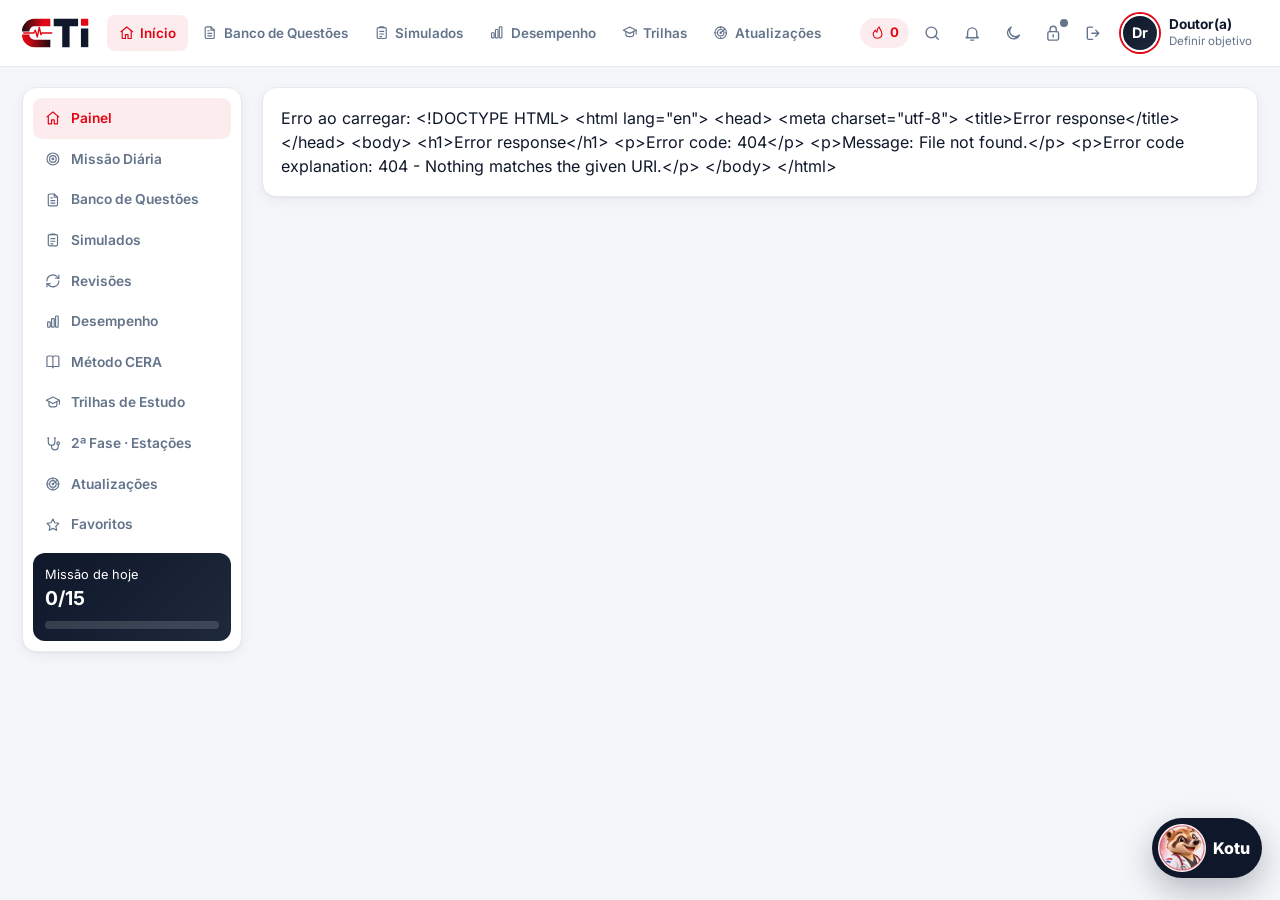
==== static/index.html @ 4cbaa5f2 "feat(simulado): pace selection and comparative history" ====
<!DOCTYPE html>
<html lang="pt-BR">
<head>
<meta charset="UTF-8" />
<meta name="viewport" content="width=device-width, initial-scale=1.0, viewport-fit=cover" />
<title>CTi | Centro de Treinamento Intensivo – Revalida, ENAMED, CONAREM & USMLE</title>
<meta name="description" content="CTi – Centro de Treinamento Intensivo. Questões reais, simulados estratégicos e trilhas personalizadas para os maiores exames médicos.">
<link rel="manifest" href="/static/manifest.json">
<link rel="icon" type="image/png" sizes="32x32" href="/static/img/favicon-32.png">
<link rel="icon" type="image/svg+xml" href="/static/img/icon.svg">
<link rel="apple-touch-icon" href="/static/img/apple-touch-icon.png">
<link rel="preload" href="/static/fonts/inter-latin.woff2" as="font" type="font/woff2" crossorigin>
<meta name="theme-color" content="#0F172A">
<meta name="apple-mobile-web-app-capable" content="yes">
<meta name="apple-mobile-web-app-status-bar-style" content="black-translucent">
<meta name="apple-mobile-web-app-title" content="CTi">
<meta name="mobile-web-app-capable" content="yes">
<link rel="stylesheet" href="/static/app.css?v=31.0.0">
</head>
<body>
<!-- ====== Ícones (traço fino, estilo da identidade) ====== -->
<svg width="0" height="0" style="position:absolute" aria-hidden="true">
  <symbol id="i-home" viewBox="0 0 24 24"><path d="M3 10.5 12 3l9 7.5"/><path d="M5 9.5V21h5v-6h4v6h5V9.5"/></symbol>
  <symbol id="i-banco" viewBox="0 0 24 24"><path d="M14 3H7a2 2 0 0 0-2 2v14a2 2 0 0 0 2 2h10a2 2 0 0 0 2-2V8z"/><path d="M14 3v5h5M9 13h6M9 17h6M9 9h2"/></symbol>
  <symbol id="i-simulado" viewBox="0 0 24 24"><rect x="5" y="4" width="14" height="17" rx="2"/><path d="M9 4V3h6v1M9 10h6M9 14h6M9 18h3"/></symbol>
  <symbol id="i-chart" viewBox="0 0 24 24"><path d="M4 20V10M10 20V4M16 20v-7M22 20H2"/></symbol>
  <symbol id="i-bars" viewBox="0 0 24 24"><rect x="4" y="12" width="4" height="8" rx="1"/><rect x="10" y="7" width="4" height="13" rx="1"/><rect x="16" y="3" width="4" height="17" rx="1"/></symbol>
  <symbol id="i-trilha" viewBox="0 0 24 24"><path d="M12 3 2 8l10 5 10-5z"/><path d="M6 10.5V15c0 1.5 2.7 3 6 3s6-1.5 6-3v-4.5M22 8v6"/></symbol>
  <symbol id="i-rev" viewBox="0 0 24 24"><path d="M3 12a9 9 0 0 1 15.5-6.2L21 8"/><path d="M21 3v5h-5M21 12a9 9 0 0 1-15.5 6.2L3 16"/><path d="M3 21v-5h5"/></symbol>
  <symbol id="i-target" viewBox="0 0 24 24"><circle cx="12" cy="12" r="9"/><circle cx="12" cy="12" r="5"/><circle cx="12" cy="12" r="1.3"/></symbol>
  <symbol id="i-star" viewBox="0 0 24 24"><path d="m12 3 2.8 5.7 6.2.9-4.5 4.4 1.1 6.2L12 17.3 6.4 20.2l1.1-6.2L3 9.6l6.2-.9z"/></symbol>
  <symbol id="i-search" viewBox="0 0 24 24"><circle cx="11" cy="11" r="7"/><path d="m20 20-4-4"/></symbol>
  <symbol id="i-bell" viewBox="0 0 24 24"><path d="M6 16V11a6 6 0 1 1 12 0v5l2 2H4z"/><path d="M10 21h4"/></symbol>
  <symbol id="i-moon" viewBox="0 0 24 24"><path d="M20 14.5A8 8 0 1 1 9.5 4a6.5 6.5 0 0 0 10.5 10.5z"/></symbol>
  <symbol id="i-flame" viewBox="0 0 24 24"><path d="M12 21c-4 0-7-2.7-7-6.5 0-3 2-5 3.5-6.5.3 2 1.3 3 2.5 3.5C11 8 12 5 14.5 3c.3 3 4.5 5.5 4.5 11.5 0 3.8-3 6.5-7 6.5z"/></symbol>
  <symbol id="i-steth" viewBox="0 0 24 24"><path d="M5 3v6a5 5 0 0 0 10 0V3"/><path d="M4 3h2M14 3h2M10 14v2a5 5 0 0 0 10 0v-3"/><circle cx="20" cy="11" r="2"/></symbol>
  <symbol id="i-osce" viewBox="0 0 24 24"><rect x="3" y="4" width="18" height="16" rx="2"/><path d="M7 9h4M7 13h6M7 17h3"/><circle cx="17" cy="10" r="2"/><path d="M14.5 16a2.5 2.5 0 0 1 5 0"/></symbol>
  <symbol id="i-scalpel" viewBox="0 0 24 24"><path d="M3 21 14 10l3 3L8 21z"/><path d="m14 10 5-5a2.1 2.1 0 0 1 3 3l-5 5"/></symbol>
  <symbol id="i-baby" viewBox="0 0 24 24"><circle cx="12" cy="7" r="3.5"/><path d="M6 21v-3a6 6 0 0 1 12 0v3M9 14l-3-2M15 14l3-2"/></symbol>
  <symbol id="i-venus" viewBox="0 0 24 24"><circle cx="12" cy="9" r="5.5"/><path d="M12 14.5V22M8.5 18.5h7"/></symbol>
  <symbol id="i-shield" viewBox="0 0 24 24"><path d="M12 3 4 6v6c0 4.5 3.4 8.2 8 9 4.6-.8 8-4.5 8-9V6z"/><path d="M12 9v6M9 12h6"/></symbol>
  <symbol id="i-map" viewBox="0 0 24 24"><path d="M8 3 5 6l1 4-2 3 2 3 4 1 2 4 3-1 2-4 3-2-1-4-3-1-2-4-4 1z"/></symbol>
  <symbol id="i-doc" viewBox="0 0 24 24"><rect x="5" y="3" width="14" height="18" rx="2"/><path d="M9 8h6M9 12h6M9 16h4"/></symbol>
  <symbol id="i-cap" viewBox="0 0 24 24"><path d="M12 4 2 9l10 5 10-5z"/><path d="M6 11v5c2 2 10 2 12 0v-5"/></symbol>
  <symbol id="i-arrow" viewBox="0 0 24 24"><path d="M5 12h14M13 6l6 6-6 6"/></symbol>
  <symbol id="i-back" viewBox="0 0 24 24"><path d="M19 12H5M11 6l-6 6 6 6"/></symbol>
  <symbol id="i-bulb" viewBox="0 0 24 24"><path d="M9 18h6M10 21h4M12 3a6 6 0 0 0-3.5 10.9c.6.5 1 1.2 1 2.1h5c0-.9.4-1.6 1-2.1A6 6 0 0 0 12 3z"/></symbol>
  <symbol id="i-check" viewBox="0 0 24 24"><path d="m5 12 5 5 9-10"/></symbol>
  <symbol id="i-x" viewBox="0 0 24 24"><path d="M6 6l12 12M18 6 6 18"/></symbol>
  <symbol id="i-clock" viewBox="0 0 24 24"><circle cx="12" cy="12" r="9"/><path d="M12 7v5l3 2"/></symbol>
  <symbol id="i-trophy" viewBox="0 0 24 24"><path d="M8 4h8v5a4 4 0 0 1-8 0zM8 6H4v1a4 4 0 0 0 4 4M16 6h4v1a4 4 0 0 1-4 4M12 13v4M8 21h8M9 17h6v4H9z"/></symbol>
  <symbol id="i-cal" viewBox="0 0 24 24"><rect x="3" y="5" width="18" height="16" rx="2"/><path d="M3 10h18M8 3v4M16 3v4M8 14h2M14 14h2M8 17h2"/></symbol>
  <symbol id="i-gem" viewBox="0 0 24 24"><path d="M6 3h12l4 6-10 12L2 9z"/><path d="M2 9h20M9 3l3 18 3-18"/></symbol>
  <symbol id="i-user" viewBox="0 0 24 24"><circle cx="12" cy="8" r="4"/><path d="M4 21a8 8 0 0 1 16 0"/></symbol>
  <symbol id="i-users" viewBox="0 0 24 24"><circle cx="9" cy="8" r="3"/><path d="M3 20a6 6 0 0 1 12 0M16 5a3 3 0 0 1 0 6M17 14a5 5 0 0 1 4 5"/></symbol>
  <symbol id="i-lock" viewBox="0 0 24 24"><rect x="5" y="10" width="14" height="11" rx="2"/><path d="M8 10V7a4 4 0 0 1 8 0v3M12 14v3"/></symbol>
  <symbol id="i-logout" viewBox="0 0 24 24"><path d="M10 4H5a2 2 0 0 0-2 2v12a2 2 0 0 0 2 2h5"/><path d="M14 8l4 4-4 4M18 12H9"/></symbol>
  <symbol id="i-more" viewBox="0 0 24 24"><circle cx="5" cy="5" r="1.4"/><circle cx="12" cy="5" r="1.4"/><circle cx="19" cy="5" r="1.4"/><circle cx="5" cy="12" r="1.4"/><circle cx="12" cy="12" r="1.4"/><circle cx="19" cy="12" r="1.4"/><circle cx="5" cy="19" r="1.4"/><circle cx="12" cy="19" r="1.4"/><circle cx="19" cy="19" r="1.4"/></symbol>
  <symbol id="i-play" viewBox="0 0 24 24"><circle cx="12" cy="12" r="9"/><path d="m10 8 6 4-6 4z"/></symbol>
  <symbol id="i-plus" viewBox="0 0 24 24"><path d="M12 5v14M5 12h14"/></symbol>
  <symbol id="i-flag" viewBox="0 0 24 24"><path d="M5 21V4M5 4h12l-2 4 2 4H5"/></symbol>
  <symbol id="i-trash" viewBox="0 0 24 24"><path d="M4 7h16M9 7V4h6v3M6 7l1 14h10l1-14"/></symbol>
  <symbol id="i-down" viewBox="0 0 24 24"><path d="M12 4v12M6 11l6 6 6-6M4 20h16"/></symbol>
  <symbol id="i-up" viewBox="0 0 24 24"><path d="M12 20V8M6 13l6-6 6 6M4 4h16"/></symbol>
  <symbol id="i-alert" viewBox="0 0 24 24"><path d="M12 3 2 20h20z"/><path d="M12 10v4M12 17v.5"/></symbol>
  <symbol id="i-pin" viewBox="0 0 24 24"><path d="M12 21s-7-6.2-7-11a7 7 0 0 1 14 0c0 4.8-7 11-7 11z"/><circle cx="12" cy="10" r="2.5"/></symbol>
  <symbol id="i-book" viewBox="0 0 24 24"><path d="M3 5a2 2 0 0 1 2-2h5a2 2 0 0 1 2 2v16a2 2 0 0 0-2-2H3zM21 5a2 2 0 0 0-2-2h-5a2 2 0 0 0-2 2v16a2 2 0 0 1 2-2h7z"/></symbol>
  <symbol id="i-img" viewBox="0 0 24 24"><rect x="3" y="4" width="18" height="16" rx="2"/><circle cx="9" cy="10" r="2"/><path d="m21 16-5-5-9 9"/></symbol>
  <symbol id="i-ai" viewBox="0 0 24 24"><rect x="4" y="7" width="16" height="12" rx="3"/><path d="M12 7V4M9 12v1M15 12v1M9 16h6M2 12v2M22 12v2"/></symbol>
  <symbol id="i-pulse" viewBox="0 0 24 24"><path d="M2 12h5l2-4 3 9 3-12 2 7h5"/></symbol>
  <symbol id="i-radar" viewBox="0 0 24 24"><circle cx="12" cy="12" r="9"/><circle cx="12" cy="12" r="5"/><path d="M12 12 18 7M12 3v2M21 12h-2M12 21v-2M3 12h2"/><circle cx="12" cy="12" r="1"/></symbol>
</svg>

<header class="hdr">
  <div class="hdr-in">
    <a class="brand" id="brandHome" title="CTi – Centro de Treinamento Intensivo">
      <svg class="mark" viewBox="0 0 236 120" role="img" aria-label="CTi">
        <defs>
          <linearGradient id="lgT" x1="0" x2="1"><stop offset="0" style="stop-color:var(--logoDark)"/><stop offset=".75" stop-color="#E10613"/></linearGradient>
          <linearGradient id="lgB" x1="0" x2="1"><stop offset=".15" stop-color="#E10613"/><stop offset="1" style="stop-color:var(--logoDark)"/></linearGradient>
        </defs>
        <path d="M100 10H44A44 44 0 0 0 0 54v1h26v-1a18 18 0 0 1 18-18h56z" fill="url(#lgT)"/>
        <path d="M0 65v1a44 44 0 0 0 44 44h56V84H44a18 18 0 0 1-18-18v-1z" fill="url(#lgB)"/>
        <path d="M6 60h36l5-10 7 24 7-34 6 26 3-6h35" fill="none" stroke="#E10613" stroke-width="5" stroke-linejoin="round" stroke-linecap="round"/>
        <path d="M112 10h86v26h-30v74h-26V36h-30z" fill="currentColor"/>
        <rect x="208" y="44" width="26" height="66" fill="currentColor"/>
        <rect x="208" y="10" width="26" height="24" rx="3" fill="#E10613"/>
      </svg>
      <span class="wm">Centro de<br>Treinamento<br>Intensivo</span>
    </a>
    <nav class="tabs" id="tabs">
      <button data-v="painel" class="on"><svg class="i"><use href="#i-home"/></svg>Início</button>
      <button data-v="missao"><svg class="i"><use href="#i-target"/></svg>Missão Diária</button>
      <button data-v="banco"><svg class="i"><use href="#i-banco"/></svg>Banco de Questões</button>
      <button data-v="simulado"><svg class="i"><use href="#i-simulado"/></svg>Simulados</button>
      <button data-v="desempenho"><svg class="i"><use href="#i-bars"/></svg>Desempenho</button>
      <button data-v="reforco"><svg class="i"><use href="#i-trilha"/></svg>Trilhas</button>
      <button data-v="segunda"><svg class="i"><use href="#i-steth"/></svg>2ª Fase</button>
      <button data-v="atualizacoes"><svg class="i"><use href="#i-radar"/></svg>Atualizações</button>
      <button data-v="erros"><svg class="i"><use href="#i-rev"/></svg>Revisões <span class="badge" id="badgeErros" hidden>0</span></button>
      <button data-v="admin" class="admin-only" hidden><svg class="i"><use href="#i-users"/></svg>Administração</button>
    </nav>
    <div class="hdr-act">
      <div class="streak" id="hdrStreak" title="Dias seguidos com a missão concluída"><svg class="i"><use href="#i-flame"/></svg><span>0</span></div>
      <button class="icon-btn" id="btnBusca" title="Buscar no banco de questões"><svg class="i"><use href="#i-search"/></svg></button>
      <button class="icon-btn" id="btnSino" title="Revisões pendentes"><svg class="i"><use href="#i-bell"/></svg><span class="badge" id="badgeSino" hidden>0</span></button>
      <button class="icon-btn" id="btnTema" title="Tema claro/escuro"><svg class="i"><use href="#i-moon"/></svg></button>
      <button class="icon-btn" id="btnLogout" title="Sair da sessão"><svg class="i"><use href="#i-logout"/></svg></button>
      <button class="perfil" id="btnPerfil" title="Editar perfil"><span class="avatar" id="pfAvatar">Dr</span><span class="pinfo"><b id="pfNome">Doutor(a)</b><small id="pfObj">Definir objetivo</small></span></button>
    </div>
  </div>
</header>

<div class="shell">
<aside class="side" id="side">
  <button data-v="painel" class="on"><svg class="i"><use href="#i-home"/></svg>Painel</button>
  <button data-v="missao"><svg class="i"><use href="#i-target"/></svg>Missão Diária</button>
  <button data-v="banco"><svg class="i"><use href="#i-banco"/></svg>Banco de Questões</button>
  <button data-v="simulado"><svg class="i"><use href="#i-simulado"/></svg>Simulados</button>
  <button data-v="erros"><svg class="i"><use href="#i-rev"/></svg>Revisões <span class="badge" id="badgeSide" hidden>0</span></button>
  <button data-v="desempenho"><svg class="i"><use href="#i-bars"/></svg>Desempenho</button>
  <button data-v="cera"><svg class="i"><use href="#i-book"/></svg>Método CERA</button>
  <button data-v="reforco"><svg class="i"><use href="#i-trilha"/></svg>Trilhas de Estudo</button>
  <button data-v="segunda"><svg class="i"><use href="#i-steth"/></svg>2ª Fase · Estações</button>
  <button data-v="atualizacoes"><svg class="i"><use href="#i-radar"/></svg>Atualizações</button>
  <button data-v="favoritos"><svg class="i"><use href="#i-star"/></svg>Favoritos</button>
  <button data-v="admin" class="admin-only" hidden><svg class="i"><use href="#i-users"/></svg>Administração</button>
  <div class="side-missao"><span>Missão de hoje</span><b id="sideMissao">0/15</b><div class="progress"><i id="sideMissaoBar" style="width:0"></i></div></div>
</aside>

<main>
<!-- ======================= PAINEL ======================= -->
<section class="view on" id="view-painel">
  <div class="mob-only saud"><h2>Olá, <span id="saudNome">Doutor(a)</span> 👋</h2><p>Continue sua preparação</p></div>
  <div class="hero-b">
    <div class="kick">Sua evolução começa aqui</div>
    <h1>Preparação médica<br>de <em>alto nível.</em></h1>
    <p>Questões reais, simulados estratégicos e trilhas personalizadas para você conquistar os maiores exames médicos.</p>
    <div class="feats">
      <div class="feat"><svg class="i"><use href="#i-target"/></svg><div><b>Questões atualizadas</b><span>Bases oficiais</span></div></div>
      <div class="feat"><svg class="i"><use href="#i-bars"/></svg><div><b>Desempenho completo</b><span>Evolução real</span></div></div>
      <div class="feat"><svg class="i"><use href="#i-book"/></svg><div><b>Foco em grandes conquistas</b><span>Revalida • ENAMED • CONAREM • USMLE</span></div></div>
    </div>
    <button class="btn hero-cta" data-go="missao">Começar agora <svg class="i"><use href="#i-arrow"/></svg></button>
    <div class="slogan"><div>Mais prática<br>Mais médicos<br>Mais histórias</div><div>Medicina<br>sem fronteiras</div></div>
  </div>

  <div class="mob-only">
    <button class="cont-card" data-go="missao"><svg class="i" style="width:28px;height:28px"><use href="#i-target"/></svg><div><b>Missão Diária</b><span id="contSub">15 questões inéditas hoje</span></div><span class="go"><svg class="i"><use href="#i-arrow"/></svg></span></button>
    <div class="quick">
      <button data-go="simulado"><svg class="i"><use href="#i-simulado"/></svg>Simulados</button>
      <button data-go="desempenho"><svg class="i"><use href="#i-bars"/></svg>Desempenho</button>
      <button data-go="reforco"><svg class="i"><use href="#i-trilha"/></svg>Trilhas</button>
      <button data-go="erros"><svg class="i"><use href="#i-rev"/></svg>Revisões</button>
    </div>
  </div>

  <div class="pn-grid">
    <div>
      <div class="card">
        <div class="sec-t"><span>Escolha seu foco</span><span>Grandes exames. Uma só plataforma.</span></div>
        <div class="foco" id="pnFoco"></div>
      </div>
      <div class="modos">
        <button class="modo red" data-go="missao"><span class="ib"><svg class="i"><use href="#i-bars"/></svg></span><div><b>Modo Treinamento</b><span>Missão diária personalizada: 15 questões inéditas por dia, com IA tutora em cada resposta.</span></div><span class="go"><svg class="i"><use href="#i-arrow"/></svg></span></button>
        <button class="modo navy" data-go="simulado"><span class="ib"><svg class="i"><use href="#i-simulado"/></svg></span><div><b>Modo Simulado</b><span>Simulados no estilo da prova real, com cronômetro, correção e desempenho.</span></div><span class="go"><svg class="i"><use href="#i-arrow"/></svg></span></button>
      </div>
      <div class="card">
        <div class="sec-t"><span>Filtros rápidos</span></div>
        <div class="filtros">
          <label class="f">Prova<select id="fxExame"></select></label>
          <label class="f">Especialidade<select id="fxArea"></select></label>
          <label class="f">Ano<select id="fxAno"></select></label>
          <button class="btn dark" id="fxBuscar"><svg class="i"><use href="#i-search"/></svg>Buscar</button>
        </div>
      </div>
      <div class="card">
        <div class="sec-t"><span>Questão em destaque</span><span class="row" style="gap:4px"><button class="fav" id="dqFav"><svg class="i"><use href="#i-star"/></svg>Favoritar</button><button class="lnk" id="dqVer"><svg class="i"><use href="#i-doc"/></svg>Ver explicação</button></span></div>
        <div id="pnDestaque"><div class="empty small">Carregando…</div></div>
      </div>
    </div>
    <div>
      <div class="card">
        <div class="sec-t"><span>Minha evolução</span><select id="pnPer" style="padding:5px 8px;font-size:.75rem"><option value="7">Últimos 7 dias</option><option value="30" selected>Últimos 30 dias</option><option value="90">Últimos 90 dias</option><option value="0">Todo o período</option></select></div>
        <div id="pnEvol"></div>
      </div>
      <div class="card">
        <div class="sec-t"><span>Desempenho por especialidade</span><button class="lnk" data-go="desempenho">Ver todas <svg class="i"><use href="#i-arrow"/></svg></button></div>
        <div id="pnEsp"></div>
      </div>
      <div class="card">
        <div class="sec-t"><span>Evolução no tempo</span></div>
        <div id="pnLinha"></div>
      </div>
      <div class="card">
        <div class="sec-t"><span>Metas do mês</span><button class="lnk" id="pnMetasCfg">Configurar metas <svg class="i"><use href="#i-arrow"/></svg></button></div>
        <div class="metas" id="pnMetas"></div>
      </div>
    </div>
  </div>

  <div class="essencia">
    <div class="kick"><span class="red">Nossa</span>&nbsp;essência</div>
    <h2>Mais que uma plataforma.<br><span class="red">Um parceiro na sua jornada médica.</span></h2>
    <p>Conteúdo de qualidade, tecnologia e propósito para formar médicos mais preparados e uma saúde melhor para todos.</p>
  </div>
  <div class="pilares">
    <div class="pilar"><svg class="i"><use href="#i-gem"/></svg><div><b>Conteúdo oficial e atualizado</b><span>Questões das provas oficiais: Revalida, ENAMED, CONAREM e USMLE.</span></div></div>
    <div class="pilar"><svg class="i"><use href="#i-bars"/></svg><div><b>Desempenho real e detalhado</b><span>Acompanhe sua evolução com métricas por área e tema.</span></div></div>
    <div class="pilar"><svg class="i"><use href="#i-user"/></svg><div><b>Trilhas personalizadas de estudo</b><span>Estude com foco, no seu ritmo e para o seu objetivo.</span></div></div>
    <div class="pilar"><svg class="i"><use href="#i-trophy"/></svg><div><b>Foco nos grandes exames médicos</b><span>Revalida, ENAMED, CONAREM, USMLE e mais.</span></div></div>
  </div>
</section>

<!-- ======================= MISSÃO ======================= -->
<section class="view" id="view-missao">
  <div class="banner">
    <div class="kick">Modo treinamento</div>
    <h2>Missão de hoje · <span id="mDataHoje"></span></h2>
    <p>15 questões inéditas por dia, sorteadas das provas oficiais. Nunca repete. Errou? Vai direto para as Revisões.</p>
    <div class="grid g4" style="margin-top:14px">
      <div class="kpi"><span class="small">Progresso hoje</span><b id="mProg">0/15</b></div>
      <div class="kpi"><span class="small">Sequência</span><b id="mStreak">0 dias</b></div>
      <div class="kpi"><span class="small">Questões inéditas restantes</span><b id="mRest">–</b></div>
      <div class="kpi"><span class="small">Revisões de erros para hoje</span><b id="mRev">0</b></div>
    </div>
  </div>

  <div class="card" id="mConfig">
    <h3><svg class="i"><use href="#i-target"/></svg>Como quer treinar hoje?</h3>
    <div class="seg" id="mModo">
      <button data-m="equilibrada" class="on"><b><svg class="i"><use href="#i-bars"/></svg>Equilibrada</b><span class="small muted">Distribuição das provas: 4 Clínica · 3 Cirurgia · 3 Pediatria · 3 GO · 2 Preventiva</span></button>
      <button data-m="fraquezas"><b><svg class="i"><use href="#i-target"/></svg>Foco nas fraquezas</b><span class="small muted">A IA sorteia mais questões das áreas e temas em que você mais erra</span></button>
      <button data-m="area"><b><svg class="i"><use href="#i-steth"/></svg>Por área</b><span class="small muted">Treine só uma área (ex.: só Ginecologia) ou um tema específico</span></button>
    </div>
    <div class="row" style="margin-top:12px">
      <label class="f">Prova de origem<select id="mExame"></select><span class="tiny muted">Se deixar “Todas”, usa automaticamente suas Provas em foco da Trilha.</span></label>
      <label class="f" id="mAreaWrap" hidden>Área<select id="mArea"></select></label>
      <label class="f" id="mTemaWrap" hidden>Tema<select id="mTema"></select></label>
    </div>
    <div class="row" style="margin-top:14px">
      <button class="btn" id="mStart"><svg class="i"><use href="#i-play"/></svg>Iniciar missão de hoje</button>
      <span class="small muted" id="mInfo"></span>
    </div>
  </div>

  <div class="card" id="mDone" hidden>
    <h3><svg class="i"><use href="#i-check"/></svg>Missão de hoje concluída!</h3>
    <div id="mDoneResumo"></div>
    <div class="row" style="margin-top:12px">
      <button class="btn sec" id="mRevisar"><svg class="i"><use href="#i-search"/></svg>Revisar questões de hoje</button>
      <button class="btn" id="mExtra"><svg class="i"><use href="#i-plus"/></svg>Missão extra (+15 inéditas)</button>
      <button class="btn dark" id="mIrErros"><svg class="i"><use href="#i-rev"/></svg>Revisar erros agendados</button>
    </div>
  </div>
</section>

<!-- ======================= SIMULADO ======================= -->
<section class="view" id="view-simulado">
  <div class="banner"><div class="kick">Modo simulado</div><h2>Simulado personalizado</h2>
    <p>Escolha entre <b>Modo Prova</b>, sem IA durante a execução e com tempo real de prova, ou <b>Modo Treino</b>, com correção e IA após cada resposta.</p></div>
  <div class="card sim-setup-card">
    <div class="sim-mode-box">
      <div class="sim-mode-copy"><b>Como você quer simular?</b><span class="small muted">No Modo Prova, o cronômetro começa ao iniciar e a IA fica bloqueada até a entrega.</span></div>
      <label class="f sim-mode-select">Modo<select id="sModo"><option value="prova" selected>Modo Prova · sem IA durante a prova</option><option value="treino">Modo Treino · IA após cada questão</option></select></label>
    </div>
    <div class="row">
      <label class="f">Prova<select id="sExame"></select></label>
      <label class="f">Edição<select id="sEdicao"></select></label>
      <label class="f">Área<select id="sArea"></select></label>
      <label class="f">Tema<select id="sTema"></select></label>
    </div>
    <div class="row" style="margin-top:10px">
      <label class="f">Nº de questões<select id="sN"><option>10</option><option selected>20</option><option>30</option><option>40</option><option>50</option><option>100</option></select></label>
      <label class="f">Ordem<select id="sOrdem"><option value="aleatoria">Aleatória</option><option value="prova">Ordem da prova</option></select></label>
      <label class="f">Incluir<select id="sIncl"><option value="novas">Priorizar não respondidas</option><option value="todas">Todas</option></select></label>
      <label class="f" id="sTempoConfig">Tempo por questão<select id="sTempo"><option value="60">1 min</option><option value="90">1 min 30 s</option><option value="120">2 min</option><option value="150">2 min 30 s</option><option value="180" selected>3 min (padrão)</option><option value="240">4 min</option><option value="300">5 min</option></select></label>
      <div class="sim-time-preview" id="sTempoBox"><span class="tiny muted">Tempo do simulado</span><b id="sTempoInfo">1h 00min</b><span class="tiny muted" id="sTempoSub">3 min por questão</span></div>
    </div>
    <div class="row" style="margin-top:14px"><button class="btn" id="sStart"><svg class="i"><use href="#i-play"/></svg>Iniciar simulado</button><span class="small muted" id="sInfo"></span></div>
  </div>
  <div class="card"><div class="sec-t"><span>Histórico dos simulados</span></div><p class="small muted">Compare acertos e ritmo. Resultados anteriores sem registro de tempo continuam disponíveis.</p><div id="sHist"></div></div>
</section>

<!-- ======================= BANCO ======================= -->
<section class="view" id="view-banco">
  <div class="banner"><div class="kick">Bases oficiais</div><h2>Banco de Questões</h2><p id="bResumo">Revalida INEP, ENAMED, CONAREM (Paraguai) e USMLE Step 2 CK, com gabarito oficial e IA tutora.</p></div>
  <div class="card">
    <div class="row">
      <label class="f">Prova<select id="bExame"></select></label>
      <label class="f">Edição<select id="bEdicao"></select></label>
      <label class="f">Ano<select id="bAno"></select></label>
      <label class="f">Área<select id="bArea"></select></label>
      <label class="f">Tema<select id="bTema"></select></label>
      <label class="f" style="flex:2">Buscar no texto<input type="text" id="bBusca" placeholder="ex.: pré-eclâmpsia, sulfato de magnésio"></label>
    </div>
    <div class="row" style="margin-top:10px">
      <button class="btn" id="bBuscar"><svg class="i"><use href="#i-search"/></svg>Filtrar</button>
      <button class="btn sec" id="bTreinar"><svg class="i"><use href="#i-play"/></svg>Treinar estas questões</button>
      <span class="small muted" id="bInfo"></span>
    </div>
  </div>
  <div id="bLista"></div>
  <div class="row" style="justify-content:center"><button class="btn sec" id="bMais" hidden>Carregar mais</button></div>
</section>

<!-- ======================= FAVORITOS ======================= -->
<section class="view" id="view-favoritos">
  <div class="banner"><div class="kick">Sua seleção</div><h2>Favoritos</h2><p>Questões que você marcou com a estrela para revisar depois.</p></div>
  <div class="card"><div class="row"><button class="btn" id="fvTreinar"><svg class="i"><use href="#i-play"/></svg>Treinar favoritos</button><span class="small muted" id="fvInfo"></span></div></div>
  <div id="fvLista"></div>
</section>

<!-- ======================= ERROS ======================= -->
<section class="view" id="view-erros">
  <div class="banner"><div class="kick">Caderno de erros</div><h2>Revisões</h2>
    <p>Cada erro entra num ciclo de revisão espaçada: <b>D+1 → D+7 → D+30</b>. Acertou nas três revisões? A questão é marcada como <b>dominada</b>. Errou de novo? Volta para D+1.</p></div>
  <div class="card">
    <div class="row">
      <label class="f">Área<select id="eArea"></select></label>
      <label class="f">Tema<select id="eTema"></select></label>
      <label class="f">Mostrar<select id="eFiltro"><option value="hoje">Revisões para hoje</option><option value="todos">Todos os pendentes</option><option value="dominadas">Dominadas</option></select></label>
    </div>
    <div class="row" style="margin-top:12px"><button class="btn" id="eStart"><svg class="i"><use href="#i-rev"/></svg>Revisar selecionados</button><button class="btn sec" id="eFlashStart"><svg class="i"><use href="#i-book"/></svg>Flashcards dos erros</button><span class="small muted" id="eInfo"></span></div>
  </div>
  <div class="grid g3 error-learning-kpis" id="eLearningKpis"></div>
  <div class="card" id="eFlashPanel" hidden></div>
  <div id="eLista"></div>
</section>

<!-- ======================= DESEMPENHO ======================= -->
<section class="view" id="view-desempenho">
  <div class="banner"><div class="kick">Evolução real</div><h2>Desempenho</h2><p>Seu aproveitamento por área, tema e período, com alertas da IA sobre onde focar.</p></div>
  <div class="grid g4" id="dKpis"></div>
  <div class="card" style="margin-top:16px"><h3><svg class="i"><use href="#i-alert"/></svg>Alertas da IA sobre suas áreas</h3><div id="dAlertas"></div></div>
  <div class="grid g2">
    <div class="card"><h3><svg class="i"><use href="#i-bars"/></svg>Acerto por área</h3><div class="chart" id="dAreas"></div></div>
    <div class="card">
      <div class="row" style="justify-content:space-between"><h3><svg class="i"><use href="#i-chart"/></svg>Evolução</h3>
        <div class="row"><select id="dEvArea"></select><select id="dEvPer"><option value="dia">Últimos 14 dias</option><option value="semana">Últimas 8 semanas</option></select></div></div>
      <div class="chart" id="dEvol"></div>
    </div>
  </div>
  <div class="card"><h3><svg class="i"><use href="#i-cal"/></svg>Evolução semanal por área</h3><p class="small muted">Barras = % de acerto em cada uma das últimas 4 semanas (da mais antiga para a mais recente).</p><div class="chart" id="dSemArea"></div></div>
  <div class="card"><h3><svg class="i"><use href="#i-target"/></svg>Temas: do mais fraco ao mais forte</h3><div id="dTemas"></div></div>
  <div class="grid g2 adaptive-study-grid">
    <div class="card"><div class="sec-t"><span>Correção de rota semanal</span><span id="dRouteWeekTag"></span></div><div id="dRouteWeek"></div></div>
    <div class="card"><div class="sec-t"><span>Diagnóstico inicial</span><span class="pill">40 questões</span></div><div id="dDiagnostic"></div></div>
  </div>
  <div class="card"><div class="sec-t"><span>Mapa de prioridade</span><span>frequência × seu desempenho</span></div><p class="small muted">Prioriza o quadrante <b>cai muito e você erra</b>. Quando há Provas em foco, a frequência é calculada dentro delas.</p><div id="dPriorityMap"></div></div>
  <div class="card"><div class="sec-t"><span>Cobertura das provas em foco</span><span>respondidas / disponíveis</span></div><div id="dCoverage"></div></div>
  <div class="card"><h3><svg class="i"><use href="#i-doc"/></svg>Dados</h3><div class="row"><button class="btn sec sm" id="dExport"><svg class="i"><use href="#i-down"/></svg>Exportar progresso (JSON)</button><label class="btn sec sm" style="cursor:pointer"><svg class="i"><use href="#i-up"/></svg>Importar<input type="file" id="dImport" accept=".json" hidden></label><button class="btn sec sm" id="dReset" style="color:var(--bad)"><svg class="i"><use href="#i-trash"/></svg>Zerar progresso</button></div></div>
</section>

<!-- ======================= REFORÇO ======================= -->
<section class="view" id="view-reforco">
  <div class="banner"><div class="kick">Trilhas de estudo</div><h2>Planner e reforço de conteúdo</h2><p>Gerado a partir do seu desempenho: temas mais fracos primeiro, revisões espaçadas dos erros e simulado semanal.</p></div>
  <div class="card">
    <div class="planner-title-row"><h2><svg class="i"><use href="#i-cal"/></svg>Planner de estudos sugerido</h2><span class="planner-live-badge">Rota adaptativa · v31</span></div>
    <p class="muted small planner-intro">Cada atividade abaixo abre diretamente o treino correspondente. Você não precisa voltar ao banco de questões para configurar filtros manualmente.</p>
    <div class="exam-focus-box">
      <div class="exam-focus-head">
        <div><b>Provas em foco</b><span class="small muted">Selecione até 3. O CTI cruza relevância, desempenho e sobreposição de temas para montar uma única rota.</span></div>
        <button class="btn sec sm" id="pFocusEqual" type="button">Equilibrar pesos</button>
      </div>
      <div class="exam-focus-chips" id="pFocusChips"></div>
      <div class="exam-focus-weights" id="pFocusWeights"></div>
      <div class="exam-focus-summary" id="pFocusSummary"></div>
    </div>
    <div id="pFinalMode" class="final-mode-box" hidden></div>
    <div id="pWeeklyReview" class="weekly-route-card" hidden></div>
    <div class="row planner-config-row">
      <label class="f">Data-alvo da rota (opcional)<input type="date" id="pProva"></label>
      <label class="f">Tempo disponível por dia<select id="pHoras"><option value="1">1 hora</option><option value="2" selected>2 horas</option><option value="3">3 horas</option><option value="4">4+ horas</option></select></label>
      <div id="pCountdown" class="kpi" style="flex:1;min-width:160px"></div>
    </div>
    <div class="planner-days" id="pDias"></div>
  </div>
  <div class="card">
    <h2><svg class="i"><use href="#i-book"/></svg>Reforço de conteúdo</h2>
    <p class="muted small">Pontos high-yield, bizus e pegadinhas por tema. Temas em que você está abaixo de 60% aparecem primeiro, marcados em vermelho.</p>
    <div class="row"><label class="f">Área<select id="rArea"></select></label><label class="f" style="flex:2">Buscar<input type="text" id="rBusca" placeholder="ex.: sepse, SUS, pré-natal"></label></div>
  </div>
  <div class="grid g2" id="rTemas"></div>
</section>


<!-- ======================= MÉTODO CERA ======================= -->
<section class="view" id="view-cera" aria-labelledby="ceraPageTitle">
  <div class="banner cera-banner">
    <div class="kick">Aprendizagem ativa</div>
    <h2 id="ceraPageTitle">Método CERA</h2>
    <p>Um método de estudo para qualquer área do conhecimento. Compreenda, recupere da memória, aplique e ajuste o que aprendeu. Nesta plataforma, a prática está integrada aos conteúdos de Medicina do CTI.</p>
  </div>
  <details class="card cera-guide" id="ceraGuide">
    <summary><span>Conheça o método e como utilizá-lo</span><span class="cera-guide-chevron" aria-hidden="true">⌄</span></summary>
    <p>O CERA organiza a aprendizagem ativa em quatro etapas. O objetivo não é simplesmente consumir mais conteúdo, mas verificar o que você consegue explicar e aplicar sem consultar o material.</p>
    <div class="cera-guide-grid">
      <div><b><span class="cera-guide-letter cera-c">C</span> Compreender</b><p>Leia ou assista com atenção e construa uma explicação lógica dos conceitos.</p></div>
      <div><b><span class="cera-guide-letter cera-e">E</span> Evocar</b><p>Feche o material e explique o assunto de memória. Depois confira suas respostas.</p></div>
      <div><b><span class="cera-guide-letter cera-r">R</span> Resolver</b><p>Teste o conhecimento em questões ou problemas. No CTI, utilize o banco médico existente.</p></div>
      <div><b><span class="cera-guide-letter cera-a">A</span> Ajustar</b><p>Corrija lacunas e registre o que precisa ser retomado; o sistema programará novas revisões.</p></div>
    </div>
    <p class="small muted">Na prática: selecione um tema, inicie o ciclo, responda sem consulta e registre sua dificuldade. As revisões serão propostas ao longo dos dias. O método não exige IA para funcionar.</p>
  </details>
  <div id="ctiCeraHub" class="card cera-card" aria-label="Painel do Método CERA"></div>
</section>

<!-- ======================= 2ª FASE ======================= -->
<section class="view" id="view-segunda">
  <div id="f2Lista">
    <div class="f2-subnav"><button id="f2TabEst" class="on"><svg class="i"><use href="#i-steth"/></svg>Estações</button><button id="f2TabDocs"><svg class="i"><use href="#i-doc"/></svg>Documentos escritos</button></div>
    <div id="f2EstacoesPane">
    <div class="banner"><div class="kick">Revalida · 2ª etapa</div><h2>Habilidades Clínicas – estações oficiais</h2>
      <p>As estações que já caíram, montadas a partir dos cadernos e dos <b>checklists oficiais (PEP)</b> publicados pelo INEP. Leia o caso, treine em 10 minutos e depois se avalie item por item, como o avaliador da prova.</p></div>
    <div class="card f2-info">
      <h2><svg class="i"><use href="#i-bulb"/></svg>Como é a 2ª fase</h2>
      <div class="grid g4">
        <div class="kpi"><b>10</b><span class="small muted">estações, 5 por dia, nas 5 grandes áreas</span></div>
        <div class="kpi"><b>10 min</b><span class="small muted">por estação, com paciente simulado</span></div>
        <div class="kpi"><b>0–10</b><span class="small muted">pontos por estação, pelo checklist PEP</span></div>
        <div class="kpi"><b>100</b><span class="small muted">pontos no total; a nota de corte muda a cada edição</span></div>
      </div>
      <p class="small" style="margin:12px 0 0">Roteiro que pontua em quase toda estação: apresentar-se e acolher → anamnese dirigida → pedir o exame físico e os exames certos → verbalizar diagnóstico e conduta completa → orientar sinais de alarme e retorno. Fale em voz alta: o que não é verbalizado não é pontuado.</p>
      <div class="row" style="margin-top:12px">
        <a class="btn sec sm" href="https://www.mundorevalida.com.br/blog/10-estacoes-segunda-fase-revalida-por-area" target="_blank" rel="noopener"><svg class="i"><use href="#i-book"/></svg>Leia: As 10 estações da 2ª fase por área (Mundo Revalida)</a>
        <a class="btn sec sm" href="https://www.gov.br/inep/pt-br/areas-de-atuacao/avaliacao-e-exames-educacionais/revalida/provas-e-gabaritos" target="_blank" rel="noopener"><svg class="i"><use href="#i-doc"/></svg>Provas e PEPs no site do INEP</a>
      </div>
    </div>
    <div class="grid g4" id="f2Kpis"></div>
    <div class="card" id="f2RadarCard"><div class="sec-t"><span>Radar de competências</span><span>2ª fase</span></div><div id="f2Radar"></div></div>
    <div class="card">
      <div class="row">
        <label class="f">Área<select id="f2Area"></select></label>
        <label class="f">Edição<select id="f2Ed"></select></label>
        <label class="f">Situação<select id="f2Sit"><option value="">Todas</option><option value="nao">Não treinadas</option><option value="sim">Já treinadas</option><option value="fraca">Nota abaixo de 7</option></select></label>
        <label class="f">Apresentação clínica<select id="f2Queixa"><option value="">Todas</option><option value="dor_toracica">Dor torácica</option><option value="dispneia">Dispneia</option><option value="febre">Febre</option><option value="dor_abdominal">Dor abdominal</option><option value="neurologico">Cefaleia / neurológico</option><option value="trauma">Trauma</option><option value="sangramento">Sangramento</option><option value="go">Queixa gineco-obstétrica</option><option value="pediatria">Queixa pediátrica</option><option value="saude_mental">Saúde mental</option></select></label>
        <label class="f" style="flex:2">Buscar<input type="text" id="f2Busca" placeholder="ex.: dengue, trauma, pré-natal"></label>
      </div>
      <div class="row" style="margin-top:10px">
        <button class="btn" id="f2Aleat"><svg class="i"><use href="#i-play"/></svg>Estação aleatória</button>
        <span class="small muted" id="f2Cont"></span>
      </div>
    </div>
    <div class="grid g2" id="f2Grid"></div>
    </div>
    <div id="f2DocsPane" hidden>
      <div class="banner"><div class="kick">Revalida · 2ª etapa · escrita</div><h2>Laboratório de documentos clínicos</h2><p>Treine documentos que podem aparecer na estação ou que fazem parte da prática clínica. Há modelos de referência, correção estruturada e distinção clara entre formulário oficial e modelo técnico de treinamento CTI.</p></div>
      <div class="grid g4" id="d2Kpis"></div>
      <div class="card">
        <div class="row" style="justify-content:space-between;align-items:flex-start"><div><h2 style="margin:0 0 4px"><svg class="i"><use href="#i-doc"/></svg>Escolha o documento</h2><p class="small muted" style="margin:0">SOAP e evolução do prontuário têm foco em continuidade assistencial: outro profissional deve entender rapidamente o estado atual, o que já foi feito, o que falta e qual é o próximo passo.</p></div><select id="d2Filtro" style="max-width:220px"><option value="">Todos</option><option value="registro">Registro clínico</option><option value="prescricao">Prescrição</option><option value="comunicacao">Comunicação/encaminhamento</option><option value="oficial">Formulários oficiais</option><option value="alta">Alta/internação</option></select></div>
      </div>
      <div class="doc-grid" id="d2Grid"></div>
      <div id="d2Treino" hidden></div>
    </div>
  </div>
  <div id="f2Est" hidden></div>
</section>


<!-- ======================= ATUALIZAÇÕES ======================= -->
<section class="view" id="view-atualizacoes">
  <div class="banner">
    <div class="kick">Radar médico</div>
    <h2>Atualizações para prova e prática</h2>
    <p>Busca mudanças recentes em diretrizes, protocolos, PCDT, notas técnicas e informações do INEP. O CTi mostra só um resumo curto e leva você à fonte original.</p>
  </div>
  <div class="card">
    <div class="row upd-controls">
      <label class="f">Área / matéria<select id="uArea"></select></label>
      <label class="f">Período<select id="uDias"><option value="30">Últimos 30 dias</option><option value="60">Últimos 60 dias</option><option value="90">Últimos 90 dias</option><option value="120" selected>Últimos 120 dias</option><option value="180">Últimos 180 dias</option><option value="365">Último ano</option></select></label>
      <label class="f">Tipo de fonte<select id="uFonte"><option value="">Todas as fontes verificadas</option><option value="oficial">Somente fontes oficiais</option><option value="verificada">Fontes secundárias verificadas</option></select></label>
    </div>
    <div class="row" style="margin-top:12px">
      <button class="btn" id="uAtualizar"><svg class="i"><use href="#i-radar"/></svg>Atualizar agora</button>
      <span class="small muted" id="uStatus">A busca só é feita quando você abre esta área ou toca em atualizar.</span>
    </div>
    <div class="upd-note" style="margin-top:12px"><b>Atualizações relevantes para prova:</b> mudanças recentes que podem alterar conduta, diretrizes ou respostas em Revalida/ENAMED, sempre priorizando fontes oficiais.</div>
  </div>
  <div id="uLista"><div class="card empty">Abra esta área para buscar as atualizações.</div></div>
  <div class="card" id="uCanais" hidden>
    <div class="sec-t"><span>Canais acompanhados</span><span>atalhos para as fontes</span></div>
    <div class="upd-channels" id="uCanaisLista"></div>
  </div>
</section>

<!-- ======================= ADMINISTRAÇÃO ======================= -->
<section class="view" id="view-admin">
  <div class="card admin-head">
    <div class="row" style="justify-content:space-between">
      <div>
        <div class="sec-t">Administração</div>
        <h2><svg class="i"><use href="#i-users"/></svg>Usuários e acessos</h2>
        <p class="muted small" style="margin:4px 0 0">Gerencie quem pode acessar o CTi e acompanhe as ações administrativas.</p>
      </div>
      <button class="btn sec sm" id="adminRefresh"><svg class="i"><use href="#i-rev"/></svg>Atualizar</button>
    </div>
  </div>

  <div class="card" id="adminSetupCard">
    <div id="adminSetup"></div>
  </div>

  <div id="adminPersistent" hidden>
    <div class="grid g4 admin-kpis" id="adminKpis"></div>

    <div class="card">
      <div class="sec-t"><span>Novo usuário</span><span>senha mínima: 12 caracteres</span></div>
      <form id="adminCreateForm" class="admin-create">
        <label class="f">Usuário<input type="text" id="adminNewUsername" autocomplete="off" maxlength="50" placeholder="ex.: joao.silva" required></label>
        <label class="f">Senha<input type="password" id="adminNewPassword" autocomplete="new-password" minlength="12" maxlength="256" placeholder="senha inicial" required></label>
        <label class="f">Perfil<select id="adminNewRole"><option value="user">Usuário</option><option value="admin">Administrador</option></select></label>
        <div class="row admin-create-actions">
          <button type="button" class="btn sec" id="adminGeneratePassword"><svg class="i"><use href="#i-lock"/></svg>Gerar senha</button>
          <button type="submit" class="btn"><svg class="i"><use href="#i-plus"/></svg>Criar usuário</button>
        </div>
      </form>
      <div class="admin-generated" id="adminGenerated" hidden>
        <span class="small muted">Senha gerada</span>
        <code id="adminGeneratedValue"></code>
        <button class="btn sec sm" type="button" id="adminCopyPassword">Copiar</button>
      </div>
    </div>

    <div class="card">
      <div class="sec-t"><span>Usuários</span><span id="adminUserCount"></span></div>
      <div id="adminUsers" class="admin-users"></div>
    </div>

    <div class="card">
      <div class="sec-t"><span>Atividade administrativa</span><span>eventos recentes</span></div>
      <div id="adminAudit" class="admin-audit"></div>
    </div>
  </div>
</section>

<!-- ======================= QUIZ (compartilhado) ======================= -->
<section class="view" id="view-quiz">
  <div class="card">
    <div class="row" style="justify-content:space-between">
      <div><h3 id="qzTitulo" style="margin:0">Sessão</h3><span class="small muted" id="qzSub"></span></div>
      <div class="row"><span class="pill sim-countdown" id="qzTimer" hidden>Tempo restante · 00:00</span><span class="pill" id="qzRitmo" hidden></span><button class="btn sec sm" id="qzSair" aria-label="Voltar para a tela anterior"><svg class="i"><use href="#i-back"/></svg>Voltar</button></div>
    </div>
    <div class="progress" style="margin-top:10px"><i id="qzBar" style="width:0"></i></div>
    <div class="qgrid" id="qzGrid"></div>
  </div>
  <div class="card" id="qzCard"></div>
</section>
</main>
</div>

<nav class="bnav" id="bnav" aria-label="Navegação">
  <button data-v="painel" class="on"><svg class="i"><use href="#i-home"/></svg>Início</button>
  <button data-v="banco"><svg class="i"><use href="#i-banco"/></svg>Questões</button>
  <button data-v="simulado"><svg class="i"><use href="#i-simulado"/></svg>Simulados</button>
  <button data-v="desempenho"><svg class="i"><use href="#i-bars"/></svg>Desempenho</button>
  <button data-v="mais" id="bnMais"><svg class="i"><use href="#i-more"/></svg>Mais<span class="badge" id="badgeMais" hidden>0</span></button>
</nav>
<div class="sheet" id="sheet"><div>
  <button class="it" data-go="missao"><svg class="i"><use href="#i-target"/></svg>Missão Diária</button>
  <button class="it" data-go="erros"><svg class="i"><use href="#i-rev"/></svg>Revisões (Caderno de Erros)</button>
  <button class="it" data-go="cera"><svg class="i"><use href="#i-book"/></svg>Método CERA · Aprendizagem Ativa</button>
  <button class="it" data-go="reforco"><svg class="i"><use href="#i-trilha"/></svg>Trilhas de Estudo</button>
  <button class="it" data-go="segunda"><svg class="i"><use href="#i-steth"/></svg>2ª Fase · Estações</button>
  <button class="it" data-go="atualizacoes"><svg class="i"><use href="#i-radar"/></svg>Atualizações médicas</button>
  <button class="it" data-go="favoritos"><svg class="i"><use href="#i-star"/></svg>Favoritos</button>
  <button class="it admin-only" data-go="admin" hidden><svg class="i"><use href="#i-users"/></svg>Administração</button>
  <button class="it" id="shPerfil"><svg class="i"><use href="#i-user"/></svg>Meu perfil</button>
  <button class="it" id="shTema"><svg class="i"><use href="#i-moon"/></svg>Tema claro/escuro</button>
  <button class="it" data-pwa-install type="button"><svg class="i"><use href="#i-doc"/></svg>Instalar CTI no dispositivo</button>
  <button class="it" id="shLogout"><svg class="i"><use href="#i-logout"/></svg>Sair da sessão</button>
</div></div>
<dialog class="admin-dialog" id="adminPwdDialog">
  <form method="dialog" id="adminPwdForm">
    <div class="sec-t">Redefinir senha</div>
    <h3 id="adminPwdTitle">Nova senha</h3>
    <label class="f">Nova senha<input type="password" id="adminPwdValue" minlength="12" maxlength="256" autocomplete="new-password" required></label>
    <div class="row" style="justify-content:flex-end;margin-top:16px">
      <button class="btn sec" value="cancel" type="button" id="adminPwdCancel">Cancelar</button>
      <button class="btn" value="default" type="submit">Salvar nova senha</button>
    </div>
  </form>
</dialog>
<div class="toast" id="toast"></div>

<script src="/static/pwa.js?v=1" defer></script>
<script src="/static/app.js?v=31.1.0" defer></script>
</body>
</html>
---- static/app.css ----
/* CTI v32 loader — preserva v31 e adiciona MB32 */
@import url('/static/cti-app-v31.css?v=31.0.0');
@import url('/static/mb32.css?v=32.0.0');

@import url('/static/kotu.css?v=32.1.0');

@import url('/static/mb33.css?v=33.0.0');

@import url('/static/sync.css?v=1.0.0');

@import url('/static/cera.css?v=1.0.0');
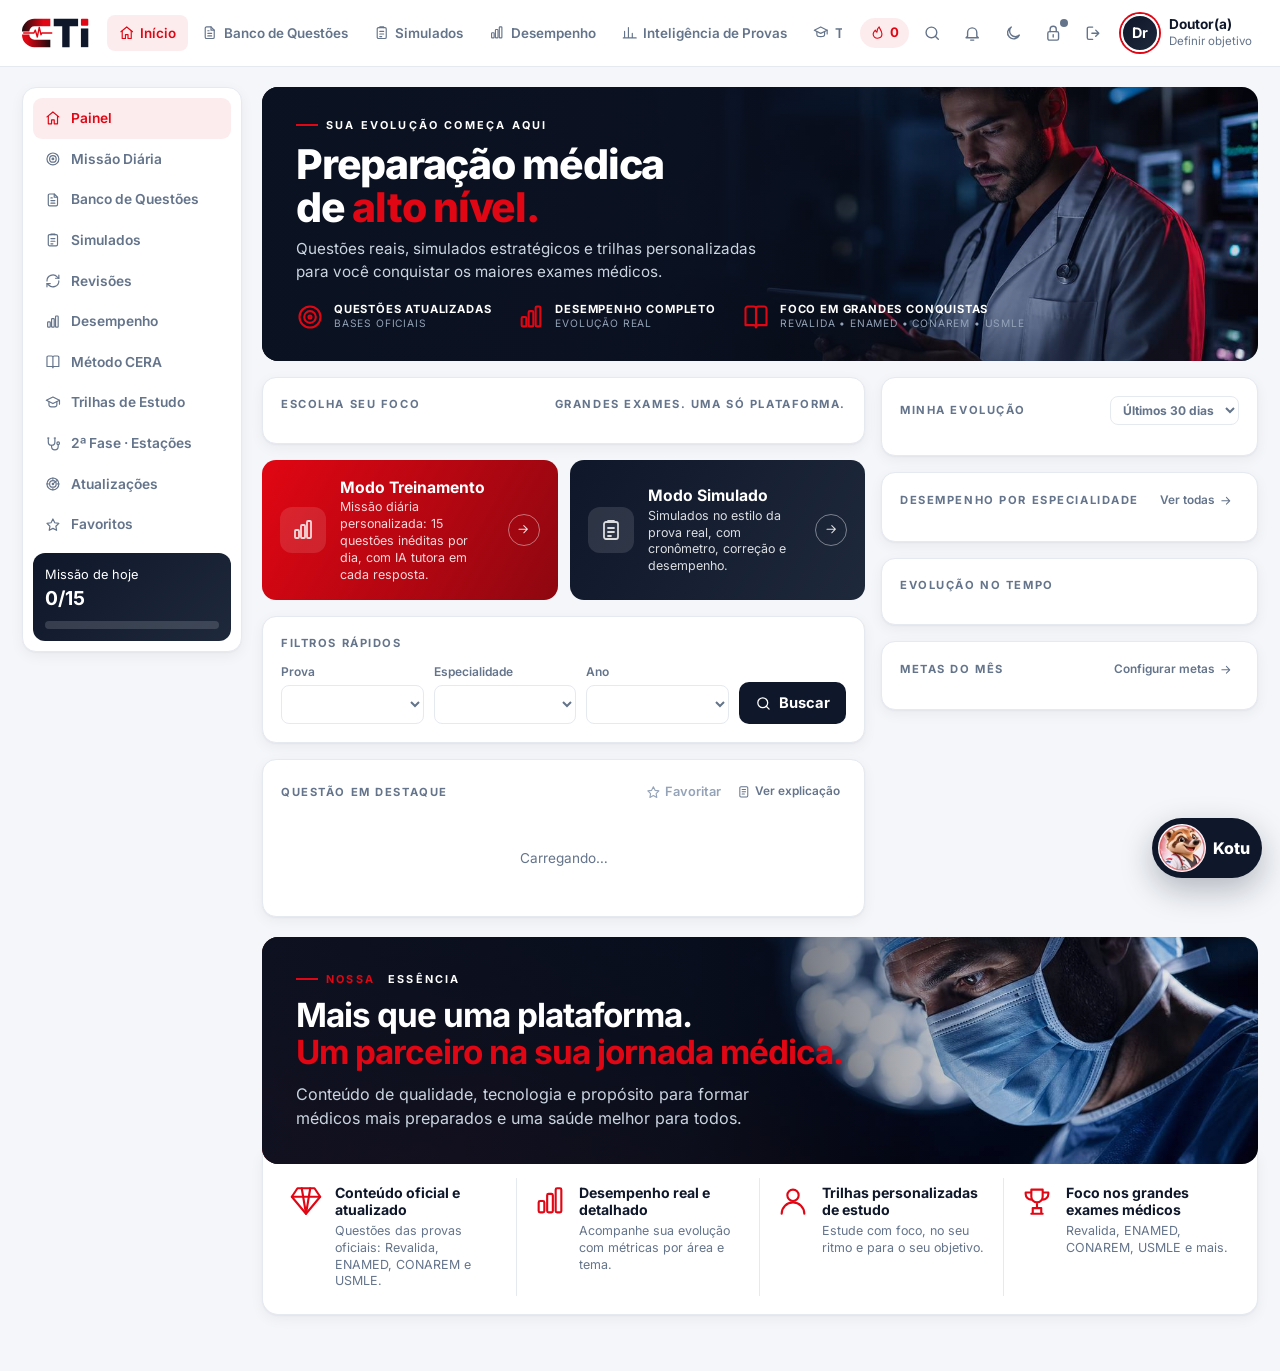
==== commit ec27c69c: "feat(intelligence): standalone navigation page without altering existing sections" ====
--- a/static/index.html
+++ b/static/index.html
@@ -94,6 +94,7 @@
       <button data-v="banco"><svg class="i"><use href="#i-banco"/></svg>Banco de Questões</button>
       <button data-v="simulado"><svg class="i"><use href="#i-simulado"/></svg>Simulados</button>
       <button data-v="desempenho"><svg class="i"><use href="#i-bars"/></svg>Desempenho</button>
+  <button data-v="inteligencia"><svg class="i"><use href="#i-chart"/></svg>Inteligência de Provas</button>
       <button data-v="reforco"><svg class="i"><use href="#i-trilha"/></svg>Trilhas</button>
       <button data-v="segunda"><svg class="i"><use href="#i-steth"/></svg>2ª Fase</button>
       <button data-v="atualizacoes"><svg class="i"><use href="#i-radar"/></svg>Atualizações</button>
@@ -150,6 +151,7 @@
     <div class="quick">
       <button data-go="simulado"><svg class="i"><use href="#i-simulado"/></svg>Simulados</button>
       <button data-go="desempenho"><svg class="i"><use href="#i-bars"/></svg>Desempenho</button>
+      <button data-go="inteligencia"><svg class="i"><use href="#i-chart"/></svg>Inteligência de Provas</button>
       <button data-go="reforco"><svg class="i"><use href="#i-trilha"/></svg>Trilhas</button>
       <button data-go="erros"><svg class="i"><use href="#i-rev"/></svg>Revisões</button>
     </div>
@@ -274,12 +276,10 @@
       <label class="f">Nº de questões<select id="sN"><option>10</option><option selected>20</option><option>30</option><option>40</option><option>50</option><option>100</option></select></label>
       <label class="f">Ordem<select id="sOrdem"><option value="aleatoria">Aleatória</option><option value="prova">Ordem da prova</option></select></label>
       <label class="f">Incluir<select id="sIncl"><option value="novas">Priorizar não respondidas</option><option value="todas">Todas</option></select></label>
-      <label class="f" id="sTempoConfig">Tempo por questão<select id="sTempo"><option value="60">1 min</option><option value="90">1 min 30 s</option><option value="120">2 min</option><option value="150">2 min 30 s</option><option value="180" selected>3 min (padrão)</option><option value="240">4 min</option><option value="300">5 min</option></select></label>
       <div class="sim-time-preview" id="sTempoBox"><span class="tiny muted">Tempo do simulado</span><b id="sTempoInfo">1h 00min</b><span class="tiny muted" id="sTempoSub">3 min por questão</span></div>
     </div>
     <div class="row" style="margin-top:14px"><button class="btn" id="sStart"><svg class="i"><use href="#i-play"/></svg>Iniciar simulado</button><span class="small muted" id="sInfo"></span></div>
   </div>
-  <div class="card"><div class="sec-t"><span>Histórico dos simulados</span></div><p class="small muted">Compare acertos e ritmo. Resultados anteriores sem registro de tempo continuam disponíveis.</p><div id="sHist"></div></div>
 </section>
 
 <!-- ======================= BANCO ======================= -->
@@ -326,6 +326,12 @@
   <div class="grid g3 error-learning-kpis" id="eLearningKpis"></div>
   <div class="card" id="eFlashPanel" hidden></div>
   <div id="eLista"></div>
+</section>
+
+<!-- ======================= INTELIGÊNCIA DE PROVAS ======================= -->
+<section class="view" id="view-inteligencia">
+  <div class="banner"><div class="kick">Análise histórica e orientação individual</div><h2>Inteligência de Provas</h2><p>Entenda o perfil do exame e transforme evidências de desempenho em escolhas de estudo. Dados históricos não garantem o que será cobrado.</p></div>
+  <div id="ctiInteligenciaHub" aria-live="polite"><div class="card"><p class="small muted">Carregando indicadores do acervo…</p></div></div>
 </section>
 
 <!-- ======================= DESEMPENHO ======================= -->
@@ -539,7 +545,7 @@
   <div class="card">
     <div class="row" style="justify-content:space-between">
       <div><h3 id="qzTitulo" style="margin:0">Sessão</h3><span class="small muted" id="qzSub"></span></div>
-      <div class="row"><span class="pill sim-countdown" id="qzTimer" hidden>Tempo restante · 00:00</span><span class="pill" id="qzRitmo" hidden></span><button class="btn sec sm" id="qzSair" aria-label="Voltar para a tela anterior"><svg class="i"><use href="#i-back"/></svg>Voltar</button></div>
+      <div class="row"><span class="pill sim-countdown" id="qzTimer" hidden>Tempo restante · 00:00</span><button class="btn sec sm" id="qzSair" aria-label="Voltar para a tela anterior"><svg class="i"><use href="#i-back"/></svg>Voltar</button></div>
     </div>
     <div class="progress" style="margin-top:10px"><i id="qzBar" style="width:0"></i></div>
     <div class="qgrid" id="qzGrid"></div>
@@ -560,6 +566,7 @@
   <button class="it" data-go="missao"><svg class="i"><use href="#i-target"/></svg>Missão Diária</button>
   <button class="it" data-go="erros"><svg class="i"><use href="#i-rev"/></svg>Revisões (Caderno de Erros)</button>
   <button class="it" data-go="cera"><svg class="i"><use href="#i-book"/></svg>Método CERA · Aprendizagem Ativa</button>
+  <button class="it" data-go="inteligencia"><svg class="i"><use href="#i-chart"/></svg>Inteligência de Provas</button>
   <button class="it" data-go="reforco"><svg class="i"><use href="#i-trilha"/></svg>Trilhas de Estudo</button>
   <button class="it" data-go="segunda"><svg class="i"><use href="#i-steth"/></svg>2ª Fase · Estações</button>
   <button class="it" data-go="atualizacoes"><svg class="i"><use href="#i-radar"/></svg>Atualizações médicas</button>
@@ -584,6 +591,6 @@
 <div class="toast" id="toast"></div>
 
 <script src="/static/pwa.js?v=1" defer></script>
-<script src="/static/app.js?v=31.1.0" defer></script>
+<script src="/static/app.js?v=31.0.3" defer></script>
 </body>
 </html>
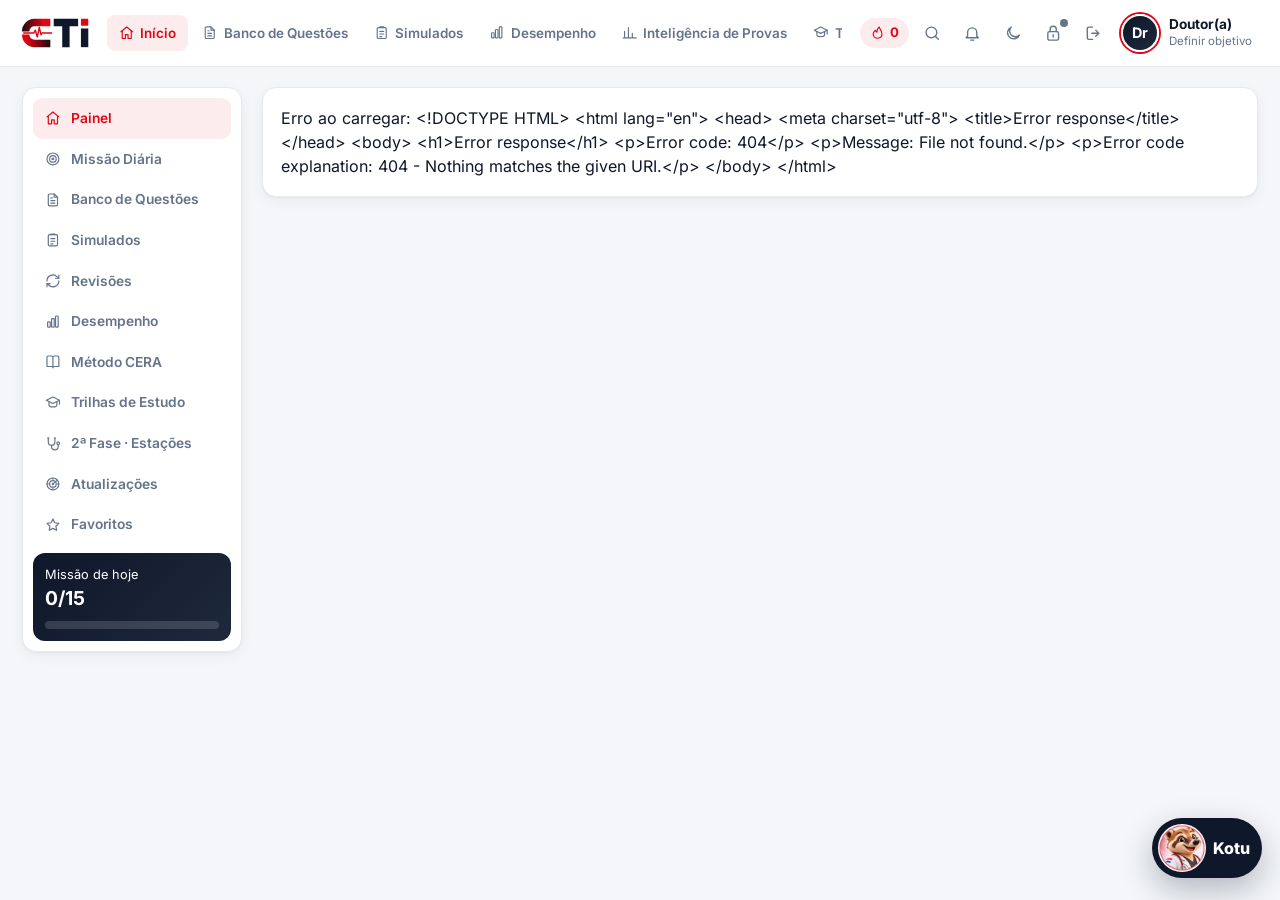
==== commit 1b4b7a29: "chore(intelligence): refresh module loader version" ====
--- a/static/index.html
+++ b/static/index.html
@@ -591,6 +591,6 @@
 <div class="toast" id="toast"></div>
 
 <script src="/static/pwa.js?v=1" defer></script>
-<script src="/static/app.js?v=31.0.3" defer></script>
+<script src="/static/app.js?v=31.0.4" defer></script>
 </body>
 </html>
--- a/static/app.css
+++ b/static/app.css
@@ -9,3 +9,4 @@
 @import url('/static/sync.css?v=1.0.0');
 
 @import url('/static/cera.css?v=1.0.0');
+@import url('/static/inteligencia.css?v=1.0.0');
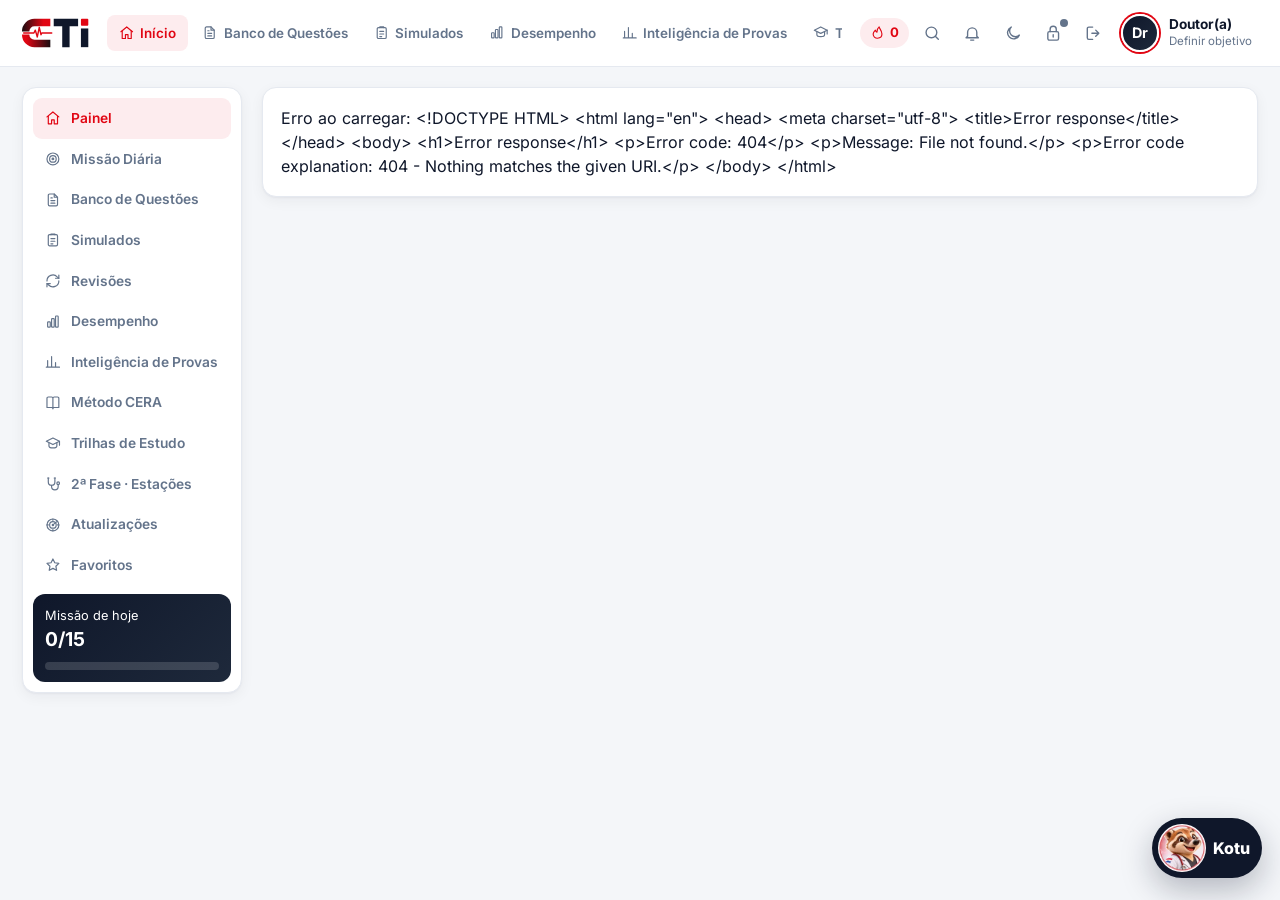
==== commit f2ee68d2: "fix(navigation): expose Inteligência de Provas in desktop sidebar and top bar tooltip" ====
--- a/static/index.html
+++ b/static/index.html
@@ -94,7 +94,7 @@
       <button data-v="banco"><svg class="i"><use href="#i-banco"/></svg>Banco de Questões</button>
       <button data-v="simulado"><svg class="i"><use href="#i-simulado"/></svg>Simulados</button>
       <button data-v="desempenho"><svg class="i"><use href="#i-bars"/></svg>Desempenho</button>
-  <button data-v="inteligencia"><svg class="i"><use href="#i-chart"/></svg>Inteligência de Provas</button>
+      <button data-v="inteligencia" title="Inteligência de Provas" aria-label="Inteligência de Provas"><svg class="i"><use href="#i-chart"/></svg>Inteligência de Provas</button>
       <button data-v="reforco"><svg class="i"><use href="#i-trilha"/></svg>Trilhas</button>
       <button data-v="segunda"><svg class="i"><use href="#i-steth"/></svg>2ª Fase</button>
       <button data-v="atualizacoes"><svg class="i"><use href="#i-radar"/></svg>Atualizações</button>
@@ -120,6 +120,7 @@
   <button data-v="simulado"><svg class="i"><use href="#i-simulado"/></svg>Simulados</button>
   <button data-v="erros"><svg class="i"><use href="#i-rev"/></svg>Revisões <span class="badge" id="badgeSide" hidden>0</span></button>
   <button data-v="desempenho"><svg class="i"><use href="#i-bars"/></svg>Desempenho</button>
+  <button data-v="inteligencia" title="Inteligência de Provas"><svg class="i"><use href="#i-chart"/></svg>Inteligência de Provas</button>
   <button data-v="cera"><svg class="i"><use href="#i-book"/></svg>Método CERA</button>
   <button data-v="reforco"><svg class="i"><use href="#i-trilha"/></svg>Trilhas de Estudo</button>
   <button data-v="segunda"><svg class="i"><use href="#i-steth"/></svg>2ª Fase · Estações</button>
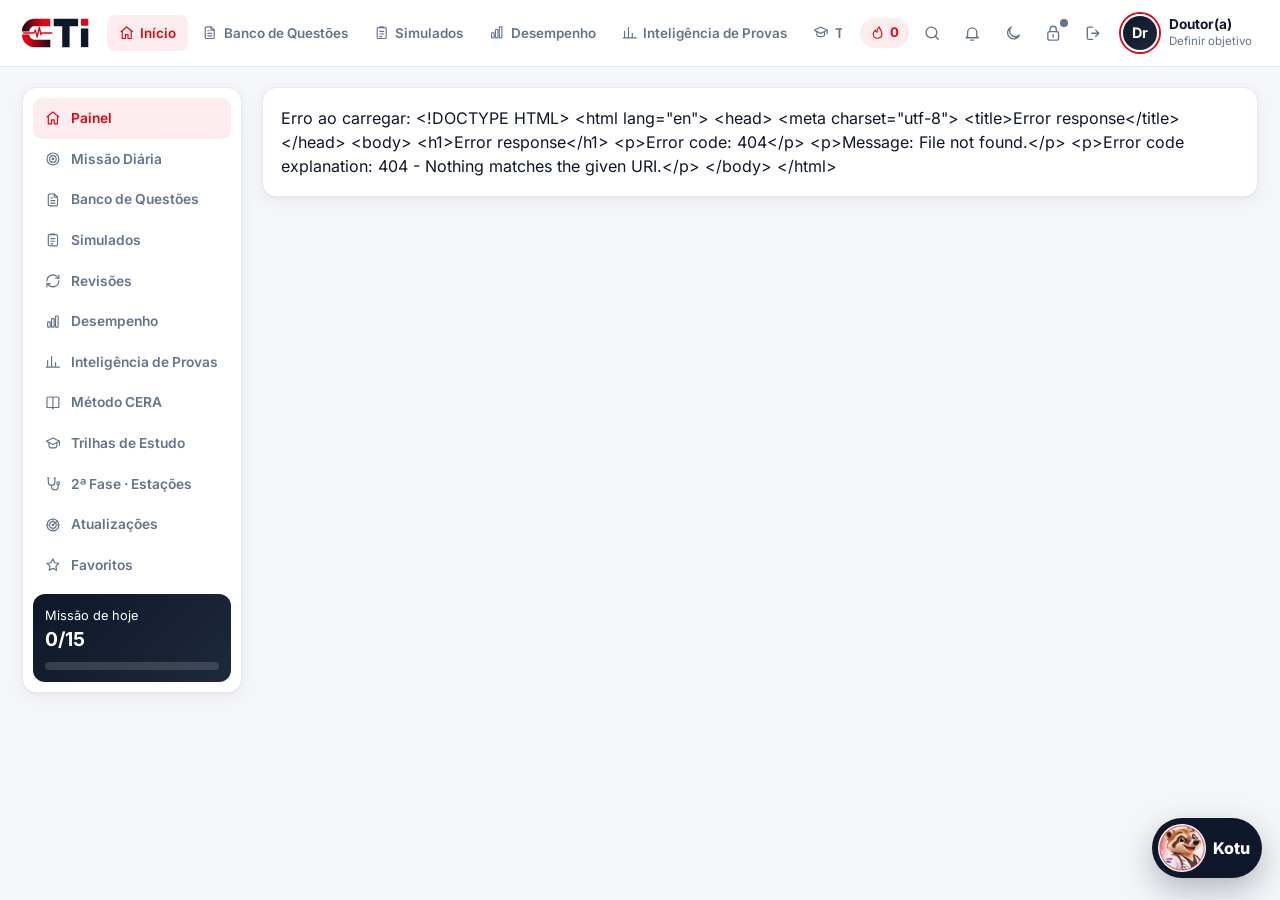
==== commit 37c435f2: "chore(ai): refresh tutor UI script version" ====
--- a/static/index.html
+++ b/static/index.html
@@ -592,6 +592,6 @@
 <div class="toast" id="toast"></div>
 
 <script src="/static/pwa.js?v=1" defer></script>
-<script src="/static/app.js?v=31.0.4" defer></script>
+<script src="/static/app.js?v=31.0.5" defer></script>
 </body>
 </html>
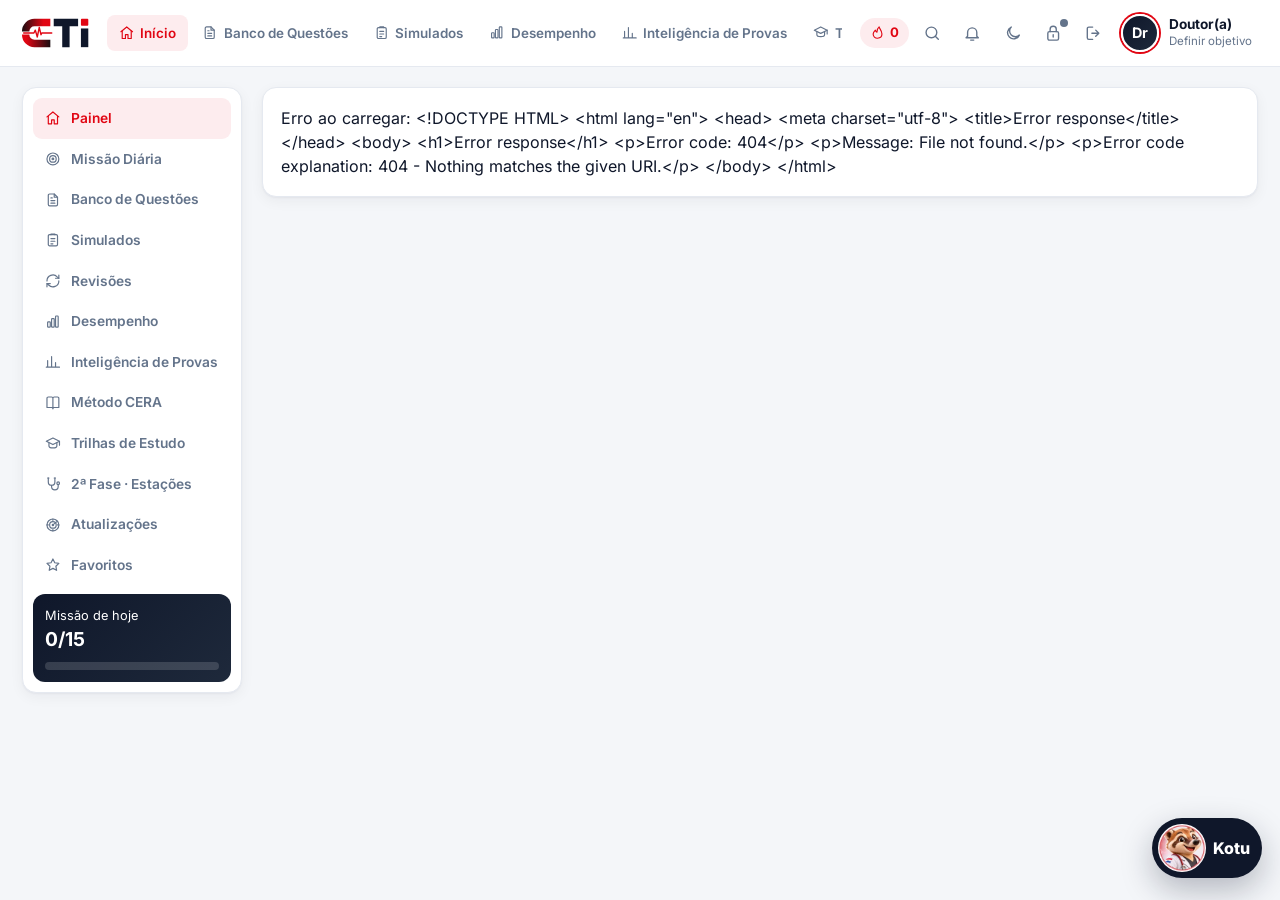
==== commit 07c160ee: "chore(sync): refresh browser scripts without disturbing existing app modules" ====
--- a/static/index.html
+++ b/static/index.html
@@ -592,6 +592,6 @@
 <div class="toast" id="toast"></div>
 
 <script src="/static/pwa.js?v=1" defer></script>
-<script src="/static/app.js?v=31.0.5" defer></script>
+<script src="/static/app.js?v=31.0.6" defer></script>
 </body>
 </html>
